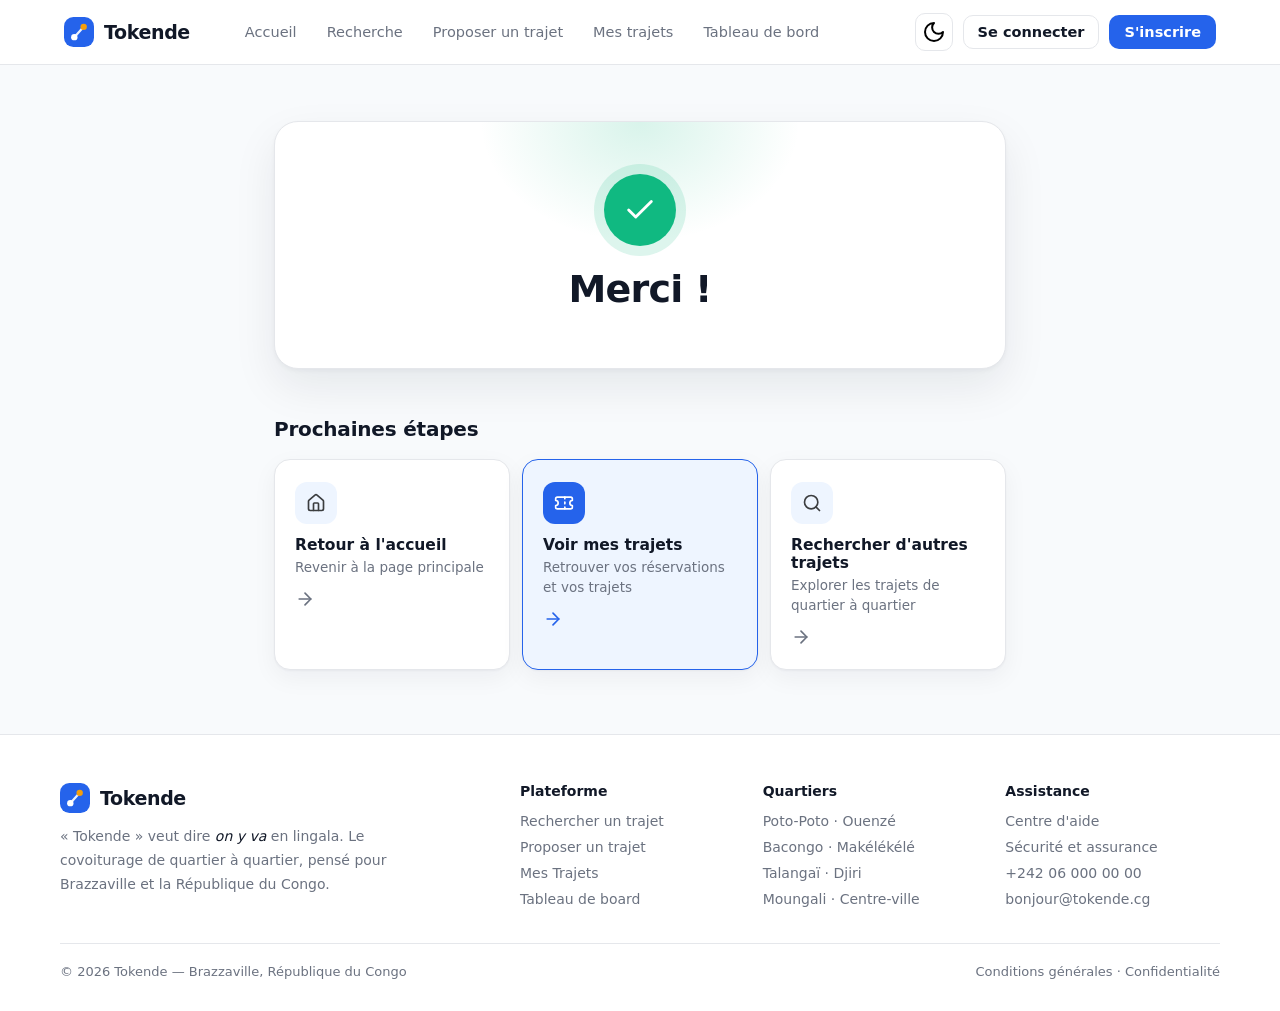
==== frontend/confirmation/confirmation.html @ 5db45d9c "Merge branch 'develop' into feat/page-confirmation" ====
<!doctype html>
<html lang="fr">
  <head>
    <meta charset="UTF-8" />
    <meta name="viewport" content="width=device-width, initial-scale=1.0" />
    <title>BraCovoit — Confirmation</title>
    <link rel="stylesheet" href="confirmation.css" />
    <link rel="stylesheet" href="../layout.css" />
  </head>
  <body id="page-confirmation">
    <!-- NAVIGATION — TODO (Dev FS6) -->
    <header class="site-header">
      <div class="site-header-inner">
        <a
          href="../accueil/index.html"
          class="brand"
          aria-label="Covoiturage — accueil"
        >
          <svg
            width="30"
            height="30"
            viewBox="0 0 32 32"
            fill="none"
            aria-hidden="true"
          >
            <rect width="32" height="32" rx="10" fill="#2563EB"></rect>
            <path
              d="M11 21.5 L21 10.5"
              stroke="#FFFFFF"
              stroke-width="2.4"
              stroke-linecap="round"
              opacity="0.9"
            ></path>
            <circle cx="11" cy="21.5" r="3.4" fill="#FFFFFF"></circle>
            <circle cx="21" cy="10.5" r="3.4" fill="#F59E0B"></circle>
          </svg>
          <span class="brand-name">Tokende</span>
        </a>

        <nav class="nav" aria-label="Navigation principale">
          <a href="../accueil/index.html" class="nav-link" data-nav-link
            >Accueil</a
          >
          <a href="../recherche/recherche.html" class="nav-link" data-nav-link
            >Recherche</a
          >
          <a href="../proposer/proposer.html" class="nav-link" data-nav-link
            >Proposer un trajet</a
          >
          <a
            href="../mes-trajets/mes-trajets.html"
            class="nav-link"
            data-nav-link
            >Mes trajets</a
          >
          <a href="../dashboard/dashboard.html" class="nav-link" data-nav-link
            >Tableau de bord</a
          >
        </nav>

        <div class="spacer"></div>

        <button
          type="button"
          class="theme-btn"
          data-theme-toggle
          aria-label="Changer de thème"
        >
          <span aria-hidden="true">
            <img src="../images/moon.svg" alt="" />
          </span>
          <span aria-hidden="true">
            <img src="../images/sun.svg" alt="" />
          </span>
        </button>

        <!-- NE PAS MODIFIER l'id — main.js y affiche l'état de connexion -->
        <div class="header-actions" id="nav-session"></div>

        <button
          type="button"
          class="menu-btn"
          data-mobile-menu-open
          aria-haspopup="true"
          aria-expanded="false"
          aria-controls="mobile-menu"
          aria-label="Ouvrir le menu"
        >
          <img src="../images/menu.svg" alt="" />
        </button>
      </div>
    </header>

    <div class="mobile-nav" id="mobile-menu" data-mobile-menu hidden>
      <div
        class="mobile-nav-panel"
        role="dialog"
        aria-modal="true"
        aria-label="Menu"
      >
        <div class="mobile-nav-header">
          <span class="mobile-nav-title">Menu</span>
          <button
            type="button"
            class="mobile-nav-close"
            data-mobile-menu-close
            aria-label="Fermer le menu"
          >
            <img src="../images/x.svg" aria-hidden="true" alt="" />
          </button>
        </div>

        <div class="mobile-nav-inner">
          <a href="../accueil/index.html" class="mobile-nav-link" data-nav-link
            >Accueil</a
          >
          <a
            href="../recherche/recherche.html"
            class="mobile-nav-link"
            data-nav-link
            >Recherche</a
          >
          <a
            href="../proposer/proposer.html"
            class="mobile-nav-link"
            data-nav-link
            >Proposer un trajet</a
          >
          <a
            href="../mes-trajets/mes-trajets.html"
            class="mobile-nav-link"
            data-nav-link
            >Mes trajets</a
          >
          <a
            href="../dashboard/dashboard.html"
            class="mobile-nav-link"
            data-nav-link
            >Tableau de bord</a
          >
        </div>

        <!-- Contenu dupliqué depuis #nav-session par layout.js -->
        <div class="mobile-header-actions" id="nav-session-mobile"></div>

        <p class="mobile-nav-credit">Covoiturage · votre ville</p>
      </div>
    </div>

    <main class="confirmation-main">
      <!-- =====================================================================
           MESSAGE DE CONFIRMATION — TODO (Dev FS6)
           Cadre visuel de succès (icône, couleur positive). Le message exact
           est injecté par main.js à partir du paramètre d'URL.

           *** NE PAS MODIFIER l'id — main.js injecte le message ***
           ===================================================================== -->
      <section class="bloc-confirmation">
        <span class="confirmation-icone" aria-hidden="true">
          <img src="../images/check.svg" alt="" />
        </span>
        <h1>Merci !</h1>
        <p id="confirmation-message"></p>
      </section>

      <!-- PROCHAINES ÉTAPES — TODO (Dev FS6) : mettre en forme ces 3 liens
           (boutons ou cartes de navigation).
           NE PAS MODIFIER les href/id des liens. -->
      <section class="prochaines-etapes">
        <h2>Prochaines étapes</h2>

        <div class="etapes-grille">
          <a href="../accueil/index.html" class="carte-etape">
            <span class="carte-etape-icone" aria-hidden="true">
              <img src="../images/house.svg" alt="" />
            </span>
            <span class="carte-etape-texte">
              <span class="carte-etape-titre">Retour à l'accueil</span>
              <span class="carte-etape-sous">Revenir à la page principale</span>
            </span>
            <svg
              class="carte-etape-fleche"
              width="20"
              height="20"
              viewBox="0 0 24 24"
              fill="none"
              stroke="currentColor"
              stroke-width="2"
              stroke-linecap="round"
              stroke-linejoin="round"
              aria-hidden="true"
            >
              <path d="M5 12h14" />
              <path d="m12 5 7 7-7 7" />
            </svg>
          </a>

          <a
            id="lien-mes-trajets"
            href="../mes-trajets/mes-trajets.html"
            class="carte-etape carte-etape-primaire"
          >
            <span class="carte-etape-icone" aria-hidden="true">
              <img src="../images/ticket.svg" alt="" />
            </span>
            <span class="carte-etape-texte">
              <span class="carte-etape-titre">Voir mes trajets</span>
              <span class="carte-etape-sous"
                >Retrouver vos réservations et vos trajets</span
              >
            </span>
            <svg
              class="carte-etape-fleche"
              width="20"
              height="20"
              viewBox="0 0 24 24"
              fill="none"
              stroke="currentColor"
              stroke-width="2"
              stroke-linecap="round"
              stroke-linejoin="round"
              aria-hidden="true"
            >
              <path d="M5 12h14" />
              <path d="m12 5 7 7-7 7" />
            </svg>
          </a>

          <a href="../recherche/recherche.html" class="carte-etape">
            <span class="carte-etape-icone" aria-hidden="true">
              <img src="../images/search.svg" alt="" />
            </span>
            <span class="carte-etape-texte">
              <span class="carte-etape-titre">Rechercher d'autres trajets</span>
              <span class="carte-etape-sous"
                >Explorer les trajets de quartier à quartier</span
              >
            </span>
            <svg
              class="carte-etape-fleche"
              width="20"
              height="20"
              viewBox="0 0 24 24"
              fill="none"
              stroke="currentColor"
              stroke-width="2"
              stroke-linecap="round"
              stroke-linejoin="round"
              aria-hidden="true"
            >
              <path d="M5 12h14" />
              <path d="m12 5 7 7-7 7" />
            </svg>
          </a>
        </div>
      </section>
    </main>

    <footer class="site-footer">
      <div class="footer-inner">
        <div class="footer-top">
          <div class="footer-brand">
            <a
              href="../accueil/index.html"
              class="brand"
              aria-label="Covoiturage — accueil"
            >
              <svg
                width="30"
                height="30"
                viewBox="0 0 32 32"
                fill="none"
                aria-hidden="true"
              >
                <rect width="32" height="32" rx="10" fill="#2563EB"></rect>
                <path
                  d="M11 21.5 L21 10.5"
                  stroke="#FFFFFF"
                  stroke-width="2.4"
                  stroke-linecap="round"
                  opacity="0.9"
                ></path>
                <circle cx="11" cy="21.5" r="3.4" fill="#FFFFFF"></circle>
                <circle cx="21" cy="10.5" r="3.4" fill="#F59E0B"></circle>
              </svg>
              <span class="brand-name">Tokende</span>
            </a>
            <p class="footer-desc">
              « Tokende » veut dire <em>on y va</em> en lingala. Le covoiturage
              de quartier à quartier, pensé pour Brazzaville et la République du
              Congo.
            </p>
          </div>

          <div class="footer-columns">
            <div class="footer-col">
              <h3 class="footer-heading">Plateforme</h3>
              <ul>
                <li>
                  <a href="../recherche/recherche.html">Rechercher un trajet</a>
                </li>
                <li>
                  <a href="../proposer/proposer.html">Proposer un trajet</a>
                </li>
                <li>
                  <a href="../mes-trajets/mes-trajets.html">Mes Trajets</a>
                </li>
                <li>
                  <a href="../dashboard/dashboard.html">Tableau de board</a>
                </li>
              </ul>
            </div>
            <div class="footer-col">
              <h3 class="footer-heading">Quartiers</h3>
              <ul>
                <li>Poto-Poto · Ouenzé</li>
                <li>Bacongo · Makélékélé</li>
                <li>Talangaï · Djiri</li>
                <li>Moungali · Centre-ville</li>
              </ul>
            </div>
            <div class="footer-col">
              <h3 class="footer-heading">Assistance</h3>
              <ul>
                <li><a href="#">Centre d'aide</a></li>
                <li><a href="#">Sécurité et assurance</a></li>
                <li><a href="tel:+242060000000">+242 06 000 00 00</a></li>
                <li>
                  <a href="mailto:bonjour@tokende.cg">bonjour@tokende.cg</a>
                </li>
              </ul>
            </div>
          </div>
        </div>

        <div class="footer-bottom">
          <p>© 2026 Tokende — Brazzaville, République du Congo</p>
          <p class="footer-legal">
            <a href="#">Conditions générales</a> ·
            <a href="#">Confidentialité</a>
          </p>
        </div>
      </div>
    </footer>

    <script src="../layout.js"></script>
    <script src="../functions.js"></script>
    <script src="../main.js"></script>
  </body>
</html>
---- frontend/confirmation/confirmation.css ----
/* ── Page de confirmation ───────────────────────────────────────────────── */
.confirmation-main {
  max-width: 780px;
  margin: 0 auto;
  padding: 56px 24px 24px;
}

/* ── Cadre de succès ────────────────────────────────────────────────────── */
.bloc-confirmation {
  position: relative;
  overflow: hidden;
  text-align: center;
  background: var(--color-surface);
  border: 1px solid var(--color-border);
  border-radius: 24px;
  padding: 52px 28px 44px;
  box-shadow: var(--shadow-lg);
}

/* Halo vert diffus derrière l'icône */
.bloc-confirmation::after {
  content: "";
  position: absolute;
  top: -120px;
  left: 50%;
  width: 320px;
  height: 240px;
  transform: translateX(-50%);
  background: radial-gradient(
    closest-side,
    rgba(16, 185, 129, 0.16),
    transparent
  );
  pointer-events: none;
}

/* Le contenu passe au-dessus du halo décoratif */
.bloc-confirmation > * {
  position: relative;
  z-index: 1;
}

.confirmation-icone {
  display: inline-flex;
  align-items: center;
  justify-content: center;
  width: 72px;
  height: 72px;
  border-radius: 50%;
  background: var(--color-success);
  box-shadow: 0 0 0 10px rgba(16, 185, 129, 0.14);
  margin-bottom: 22px;
  animation: confirmation-pop 0.4s cubic-bezier(0.34, 1.56, 0.64, 1) both;
}
.confirmation-icone img {
  width: 34px;
  height: 34px;
  filter: brightness(0) invert(1);
}

.bloc-confirmation h1 {
  font-size: clamp(28px, 4.5vw, 38px);
  font-weight: 800;
  letter-spacing: -0.02em;
  line-height: 1.15;
  color: var(--color-text);
  margin: 0 0 12px;
}

/* Message injecté par main.js (?msg=) */
#confirmation-message {
  max-width: 460px;
  margin: 0 auto;
  font-size: 16px;
  line-height: 1.7;
  color: var(--color-text-muted);
}
#confirmation-message:empty {
  display: none;
}

/* ── Prochaines étapes ──────────────────────────────────────────────────── */
.prochaines-etapes {
  margin-top: 48px;
}
.prochaines-etapes h2 {
  font-size: 20px;
  font-weight: 700;
  letter-spacing: -0.01em;
  color: var(--color-text);
  margin: 0 0 18px;
}

.etapes-grille {
  display: flex;
  flex-direction: column;
  gap: 12px;
}

.carte-etape {
  display: flex;
  align-items: center;
  gap: 14px;
  padding: 18px;
  border: 1px solid var(--color-border);
  border-radius: 16px;
  background: var(--color-surface);
  box-shadow: var(--shadow-sm);
  color: var(--color-text);
  transition:
    border-color 0.15s,
    box-shadow 0.15s,
    transform 0.15s;
}
.carte-etape:hover {
  color: var(--color-text);
  border-color: var(--color-primary);
  box-shadow: var(--shadow-lg);
  transform: translateY(-2px);
}
.carte-etape:focus-visible {
  outline: 2px solid var(--color-primary);
  outline-offset: 3px;
}

.carte-etape-icone {
  flex: 0 0 auto;
  display: flex;
  align-items: center;
  justify-content: center;
  width: 42px;
  height: 42px;
  border-radius: 12px;
  background: var(--color-surface-alt);
}
.carte-etape-icone img {
  width: 20px;
  height: 20px;
  opacity: 0.75;
}
:root[data-theme="dark"] .carte-etape-icone img {
  filter: invert(1);
}

.carte-etape-texte {
  display: flex;
  flex-direction: column;
  gap: 3px;
  min-width: 0;
}
.carte-etape-titre {
  font-size: 15.5px;
  font-weight: 700;
  color: var(--color-text);
}
.carte-etape-sous {
  font-size: 13.5px;
  line-height: 1.5;
  color: var(--color-text-muted);
}

.carte-etape-fleche {
  flex: 0 0 auto;
  margin-left: auto;
  color: var(--color-text-muted);
  transition:
    transform 0.15s,
    color 0.15s;
}
.carte-etape:hover .carte-etape-fleche {
  color: var(--color-primary);
  transform: translateX(3px);
}

/* Carte mise en avant : l'étape la plus utile après une réservation */
.carte-etape-primaire {
  border-color: var(--color-primary);
  background: var(--color-surface-alt);
}
.carte-etape-primaire .carte-etape-icone {
  background: var(--color-primary);
}
.carte-etape-primaire .carte-etape-icone img {
  opacity: 1;
  filter: brightness(0) invert(1);
}
:root[data-theme="dark"] .carte-etape-primaire .carte-etape-icone img {
  filter: brightness(0) invert(1);
}
.carte-etape-primaire .carte-etape-fleche {
  color: var(--color-primary);
}

/* ── Écrans larges : les 3 étapes côte à côte ───────────────────────────── */
@media (min-width: 720px) {
  .etapes-grille {
    flex-direction: row;
  }
  .carte-etape {
    flex: 1 1 0;
    flex-direction: column;
    align-items: flex-start;
    gap: 12px;
    padding: 22px 20px;
  }
  .carte-etape-fleche {
    margin-left: 0;
  }
}

/* ── Animations ─────────────────────────────────────────────────────────── */
@keyframes confirmation-pop {
  from {
    opacity: 0;
    transform: scale(0.6);
  }
  to {
    opacity: 1;
    transform: scale(1);
  }
}

@media (prefers-reduced-motion: reduce) {
  .confirmation-icone {
    animation: none;
  }
  .carte-etape,
  .carte-etape-fleche {
    transition: none;
  }
  .carte-etape:hover {
    transform: none;
  }
  .carte-etape:hover .carte-etape-fleche {
    transform: none;
  }
}
---- frontend/layout.css ----
/* ==========================================================================
   Feuille de style commune du projet
   Chargée sur toutes les pages : variables de thème, réinitialisation,
   conteneurs de mise en page, boutons, utilitaires.
   Les styles propres à une page vivent dans un fichier <page>.css séparé.
   ========================================================================== */

/* ── Thème (clair / sombre) ────────────────────────────────────────────── */
:root {
  color-scheme: light;
  --header-height: 64px;
  --color-bg: #f8fafc;
  --color-surface: #ffffff;
  --color-surface-alt: #eef5ff;
  --color-card: #ffffff;
  --color-text: #111827;
  --color-text-muted: #6b7280;
  --color-border: #e5e7eb;
  --color-primary: #2563eb;
  --color-primary-dark: #1d4ed8;
  --color-secondary: #60a5fa;
  --color-accent: #f59e0b;
  --color-success: #10b981;
  --color-danger: #dc2626;
  --color-heading-band: #0f172a;
  --shadow-sm:
    0 1px 2px rgba(17, 24, 39, 0.04), 0 8px 24px rgba(17, 24, 39, 0.05);
  --shadow-lg:
    0 2px 4px rgba(17, 24, 39, 0.04), 0 18px 44px rgba(17, 24, 39, 0.08);
}

:root[data-theme="dark"] {
  color-scheme: dark;
  --color-bg: #0f172a;
  --color-surface: #1e293b;
  --color-surface-alt: #1b2740;
  --color-card: #273449;
  --color-text: #f8fafc;
  --color-text-muted: #cbd5e1;
  --color-border: #334155;
  --color-danger: #f87171;
  --color-heading-band: #0b1220;
  --shadow-sm: 0 1px 2px rgba(0, 0, 0, 0.3), 0 8px 24px rgba(0, 0, 0, 0.28);
  --shadow-lg: 0 2px 6px rgba(0, 0, 0, 0.35), 0 18px 44px rgba(0, 0, 0, 0.4);
}

/* ── Bouton de thème : affiche la lune en clair, le soleil en sombre ────── */
.theme-btn > span {
  display: none;
}
.theme-btn > span:first-child {
  display: block;
}
:root[data-theme="dark"] .theme-btn > span:first-child {
  display: none;
}
:root[data-theme="dark"] .theme-btn > span:last-child {
  display: block;
}

/* ── Icônes des boutons : blanches en mode sombre (SVG stroke="currentColor"
   chargés via <img>, currentColor n'hérite pas de la page — on inverse) ──── */
:root[data-theme="dark"] .theme-btn img,
:root[data-theme="dark"] .menu-btn img,
:root[data-theme="dark"] .mobile-nav-close img {
  filter: invert(1);
}

html,
body {
  height: 100%;
}

body {
  display: flex;
  flex-direction: column;
}

main {
  flex: 1 0 auto;
}

/* ── En-tête ────────────────────────────────────────────────────────────── */
.site-header {
  position: sticky;
  top: 0;
  z-index: 60;
  background: var(--color-surface);
  border-bottom: 1px solid var(--color-border);
}
.site-header-inner {
  max-width: 1200px;
  margin: 0 auto;
  padding: 11px 24px;
  height: var(--header-height);
  display: flex;
  align-items: center;
  gap: 10px;
}
.brand {
  display: flex;
  align-items: center;
  gap: 10px;
  flex: 0 0 auto;
}
.brand-name {
  font-weight: 700;
  font-size: 19px;
  letter-spacing: -0.02em;
  color: var(--color-text);
}
.spacer {
  flex: 1;
}

.nav {
  display: none;
  align-items: center;
  gap: 4px;
  padding-left: 2rem;
}
.nav-link {
  padding: 9px 13px;
  border-radius: 10px;
  font-size: 14.5px;
  font-weight: 500;
  color: var(--color-text-muted);
}
.nav-link:hover {
  color: var(--color-text);
  background: var(--color-bg);
}
.nav-link[aria-current="page"] {
  color: var(--color-primary);
  background: var(--color-bg);
}

.header-actions {
  display: none;
  align-items: center;
  gap: 8px;
}

@media (min-width: 960px) {
  .nav {
    display: flex;
  }
  .header-actions {
    display: flex;
  }
}

/* ── Bouton menu (hamburger) ────────────────────────────────────────────── */
.menu-btn {
  width: 38px;
  height: 38px;
  border-radius: 10px;
  border: 1px solid var(--color-border);
  display: flex;
  align-items: center;
  justify-content: center;
  color: var(--color-text);
}

.theme-btn {
  width: 38px;
  height: 38px;
  border-radius: 10px;
  border: 1px solid var(--color-border);
  display: flex;
  align-items: center;
  justify-content: center;
  color: var(--color-text);
}

@media (min-width: 960px) {
  .menu-btn {
    display: none;
  }
}

/* ── Panneau menu mobile ────────────────────────────────────────────────── */
.mobile-nav {
  position: fixed;
  inset: 0;
  z-index: 80;
  background: rgba(15, 23, 42, 0.4);
}
.mobile-nav-panel {
  position: absolute;
  top: 0;
  right: 0;
  bottom: 0;
  width: min(86vw, 330px);
  background: var(--color-surface);
  border-left: 1px solid var(--color-border);
  padding: 22px;
  display: flex;
  flex-direction: column;
  gap: 6px;
  animation: fade-in 0.2s ease both;
}

.mobile-nav-inner {
  display: flex;
  flex-direction: column;
  gap: 24px;
  flex: 1;
}

.mobile-header-actions {
  display: flex;
  align-items: stretch;
  gap: 10px;
  flex-direction: column;
}

.mobile-header-actions a {
  display: flex;
  width: 100%;
  justify-content: center;
}

/* ── État de session dupliqué (accueil.js → #nav-session-mobile) ───────── */
#nav-session-mobile {
  color: var(--color-text-muted);
  font-weight: 600;
  text-align: center;
}
#nav-session-mobile a,
#nav-session-mobile button {
  padding: 14px;
  border-radius: 12px;
  font-size: 15px;
  font-weight: 600;
  color: var(--color-text);
  border: 1px solid var(--color-border);
}
#nav-session-mobile a:hover,
#nav-session-mobile button:hover {
  background: var(--color-bg);
}
#nav-session-mobile a:last-of-type,
#nav-session-mobile button {
  background: var(--color-primary);
  color: #fff;
  border-color: transparent;
}
#nav-session-mobile a:last-of-type:hover,
#nav-session-mobile button:hover {
  background: var(--color-primary-dark);
}
.mobile-nav-header {
  display: flex;
  align-items: center;
  justify-content: space-between;
  margin-bottom: 14px;
}
.mobile-nav-title {
  font-weight: 700;
  font-size: 17px;
  color: var(--color-text);
}
.mobile-nav-close {
  width: 36px;
  height: 36px;
  border-radius: 10px;
  border: 1px solid var(--color-border);
  display: flex;
  align-items: center;
  justify-content: center;
  color: var(--color-text);
}
.mobile-nav-link {
  padding: 14px;
  border-radius: 12px;
  font-weight: 600;
  font-size: 15px;
  color: var(--color-text);
}
.mobile-nav-link:hover {
  background: var(--color-bg);
}
.mobile-nav-link[aria-current="page"] {
  color: var(--color-primary);
}
.mobile-nav-credit {
  font-size: 12.5px;
  color: var(--color-text-muted);
  text-align: center;
  margin-top: 10px;
}

@media (min-width: 960px) {
  .mobile-nav {
    display: none !important;
  }
}

/* ── État de session (injecté par main.js dans .header-actions) ────────── */
#nav-session {
  gap: 10px;
  font-size: 14.5px;
  color: var(--color-text-muted);
}

#nav-session a {
  padding: 8px 14px;
  border-radius: 10px;
  font-weight: 600;
  color: var(--color-text);
  border: 1px solid var(--color-border);
}
#nav-session a:hover {
  background: var(--color-bg);
}
#nav-session a:last-of-type {
  background: var(--color-primary);
  color: #fff;
  border-color: transparent;
}
#nav-session a:last-of-type:hover {
  background: var(--color-primary-dark);
}

#nav-session #btn-deconnexion {
  padding: 8px 14px;
  border-radius: 10px;
  font-weight: 600;
  color: #fff;
  background: var(--color-primary);
}
#nav-session #btn-deconnexion:hover {
  background: var(--color-primary-dark);
}

/* ── Footer ──────────────────────────────────────────────────────────────── */
.site-footer {
  border-top: 1px solid var(--color-border);
  background: var(--color-surface);
  margin-top: 40px;
}
.footer-inner {
  max-width: 1200px;
  margin: 0 auto;
  padding: 48px 20px 32px;
}

.footer-top {
  display: grid;
  grid-template-columns: 1fr;
  gap: 32px;
}
@media (min-width: 768px) {
  .footer-top {
    grid-template-columns: 1.2fr 2fr;
    gap: 40px;
  }
}

.footer-brand .brand {
  margin-bottom: 12px;
}
.footer-desc {
  font-size: 14px;
  line-height: 1.7;
  color: var(--color-text-muted);
  max-width: 340px;
  margin: 0;
}
.footer-desc em {
  font-style: italic;
  color: var(--color-text);
}

.footer-columns {
  display: grid;
  grid-template-columns: 1fr;
  gap: 28px;
}
@media (min-width: 560px) {
  .footer-columns {
    grid-template-columns: repeat(3, 1fr);
  }
}

.footer-heading {
  font-size: 14px;
  font-weight: 700;
  color: var(--color-text);
  margin: 0 0 14px;
}
.footer-col ul {
  list-style: none;
  margin: 0;
  padding: 0;
  display: flex;
  flex-direction: column;
  gap: 10px;
}
.footer-col li {
  font-size: 14px;
  color: var(--color-text-muted);
}
.footer-col a {
  color: var(--color-text-muted);
}
.footer-col a:hover {
  color: var(--color-primary);
}

.footer-bottom {
  margin-top: 36px;
  padding-top: 20px;
  border-top: 1px solid var(--color-border);
  display: flex;
  flex-direction: column;
  gap: 8px;
  font-size: 13px;
  color: var(--color-text-muted);
}
.footer-bottom p {
  margin: 0;
}
@media (min-width: 640px) {
  .footer-bottom {
    flex-direction: row;
    align-items: center;
    justify-content: space-between;
  }
}
.footer-legal a {
  color: var(--color-text-muted);
}
.footer-legal a:hover {
  color: var(--color-primary);
}

/* ── Réinitialisation & base ───────────────────────────────────────────── */
*,
*::before,
*::after {
  box-sizing: border-box;
}

[hidden] {
  display: none !important;
}

html,
body {
  margin: 0;
  padding: 0;
  background: var(--color-bg);
  color: var(--color-text);
}

body {
  font-family: "Plus Jakarta Sans", system-ui, sans-serif;
  -webkit-font-smoothing: antialiased;
  scroll-behavior: smooth;
}

input,
select,
textarea,
button {
  font-family: inherit;
}
button {
  border: none;
  background: none;
  padding: 0;
  color: inherit;
  font: inherit;
  cursor: pointer;
}

a {
  color: var(--color-primary);
  text-decoration: none;
}
a:hover {
  color: var(--color-primary-dark);
}

h1,
h2,
h3 {
  font-family:
    "Bricolage Grotesque", "Plus Jakarta Sans", system-ui, sans-serif;
  font-weight: 700;
}

img {
  max-width: 100%;
  display: block;
}

/* ── Conteneurs de mise en page partagés ───────────────────────────────── */
.container {
  max-width: 1200px;
  margin: 0 auto;
  padding: 0 24px;
}
.section {
  max-width: 1200px;
  margin: 0 auto;
  padding: 88px 24px 0;
}

/* ── Boutons ────────────────────────────────────────────────────────────── */
.btn {
  display: inline-flex;
  align-items: center;
  justify-content: center;
  gap: 9px;
  padding: 9px 20px;
  border-radius: 12px;
  font-weight: 600;
  font-size: 15px;
  transition: background 0.15s;
  border: 1px solid transparent;
}
.btn-block {
  width: 100%;
}
.btn-primary {
  background: var(--color-primary);
  color: #fff;
}
.btn-primary:hover {
  background: var(--color-primary-dark);
}
.btn-ghost {
  border-color: var(--color-border);
  color: var(--color-text);
}
.btn-ghost:hover {
  background: var(--color-bg);
}
.btn-outline {
  border-color: rgba(255, 255, 255, 0.28);
  color: #fff;
}
.btn-outline:hover {
  background: rgba(255, 255, 255, 0.08);
}
.btn-white {
  background: #fff;
  color: var(--color-heading-band);
}
.btn-white:hover {
  background: #f0f0f0;
}

@keyframes fade-in {
  from {
    opacity: 0;
  }
  to {
    opacity: 1;
  }
}
@keyframes toast-in {
  from {
    opacity: 0;
    transform: translate(-50%, 8px);
  }
  to {
    opacity: 1;
    transform: translate(-50%, 0);
  }
}

/* ── Utilitaires génériques ─────────────────────────────────────────────── */
.visually-hidden {
  position: absolute;
  width: 1px;
  height: 1px;
  padding: 0;
  margin: -1px;
  overflow: hidden;
  clip: rect(0, 0, 0, 0);
  white-space: nowrap;
  border: 0;
}
.text-muted {
  color: var(--color-text-muted);
}

/* ── Bandeau d'erreur globale (rempli par main.js) ──────────────────────── */
#erreur-globale {
  position: fixed;
  left: 50%;
  bottom: 20px;
  transform: translateX(-50%);
  z-index: 100;
  display: flex;
  align-items: center;
  gap: 10px;
  max-width: min(92vw, 420px);
  padding: 14px 18px;
  border-radius: 12px;
  background: var(--color-danger);
  color: #fff;
  font-size: 14px;
  font-weight: 600;
  line-height: 1.4;
  box-shadow: var(--shadow-lg);
  animation: toast-in 0.2s ease both;
}
#erreur-globale::before {
  content: "⚠";
  flex: 0 0 auto;
  font-size: 16px;
}
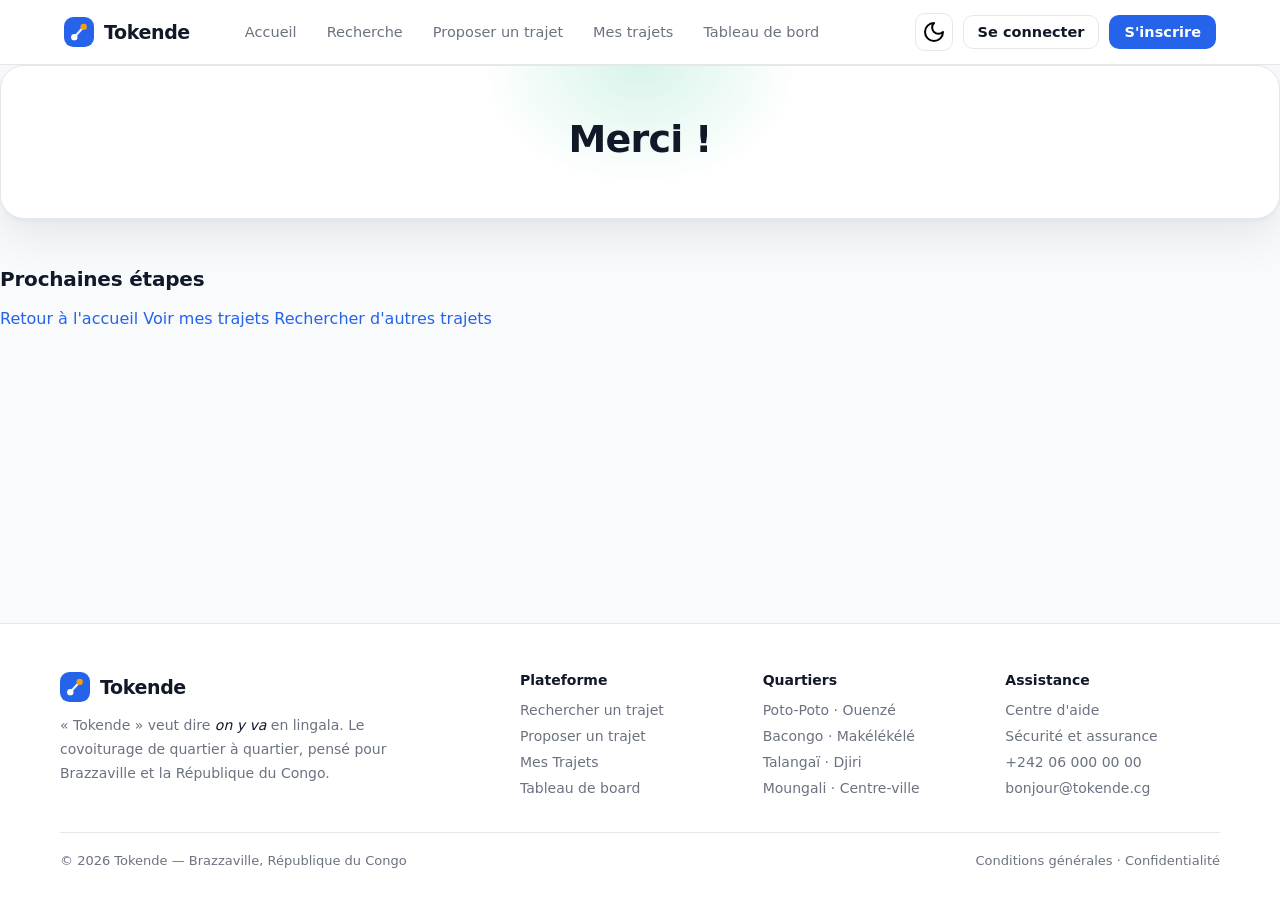
==== commit 643e2ef8: "Merge branch 'develop' into feature/mes-trajets" ====
--- a/frontend/confirmation/confirmation.html
+++ b/frontend/confirmation/confirmation.html
@@ -143,125 +143,43 @@
         <!-- Contenu dupliqué depuis #nav-session par layout.js -->
         <div class="mobile-header-actions" id="nav-session-mobile"></div>
 
-        <p class="mobile-nav-credit">Covoiturage · votre ville</p>
+        <p class="mobile-nav-credit">Tokende · covoiturage</p>
       </div>
     </div>
 
-    <main class="confirmation-main">
+    <main>
       <!-- =====================================================================
-           MESSAGE DE CONFIRMATION — TODO (Dev FS6)
-           Cadre visuel de succès (icône, couleur positive). Le message exact
-           est injecté par main.js à partir du paramètre d'URL.
-
-           *** NE PAS MODIFIER l'id — main.js injecte le message ***
-           ===================================================================== -->
+         MESSAGE DE CONFIRMATION — TODO (Dev FS6)
+         Cadre visuel de succès (icône, couleur positive). Le message exact
+         est injecté par main.js à partir du paramètre d'URL.
+
+         *** NE PAS MODIFIER l'id — main.js injecte le message ***
+         ===================================================================== -->
       <section class="bloc-confirmation">
-        <span class="confirmation-icone" aria-hidden="true">
-          <img src="../images/check.svg" alt="" />
-        </span>
         <h1>Merci !</h1>
         <p id="confirmation-message"></p>
       </section>
 
       <!-- PROCHAINES ÉTAPES — TODO (Dev FS6) : mettre en forme ces 3 liens
-           (boutons ou cartes de navigation).
-           NE PAS MODIFIER les href/id des liens. -->
+         (boutons ou cartes de navigation).
+         NE PAS MODIFIER les href/id des liens. -->
       <section class="prochaines-etapes">
         <h2>Prochaines étapes</h2>
-
-        <div class="etapes-grille">
-          <a href="../accueil/index.html" class="carte-etape">
-            <span class="carte-etape-icone" aria-hidden="true">
-              <img src="../images/house.svg" alt="" />
-            </span>
-            <span class="carte-etape-texte">
-              <span class="carte-etape-titre">Retour à l'accueil</span>
-              <span class="carte-etape-sous">Revenir à la page principale</span>
-            </span>
-            <svg
-              class="carte-etape-fleche"
-              width="20"
-              height="20"
-              viewBox="0 0 24 24"
-              fill="none"
-              stroke="currentColor"
-              stroke-width="2"
-              stroke-linecap="round"
-              stroke-linejoin="round"
-              aria-hidden="true"
-            >
-              <path d="M5 12h14" />
-              <path d="m12 5 7 7-7 7" />
-            </svg>
-          </a>
-
-          <a
-            id="lien-mes-trajets"
-            href="../mes-trajets/mes-trajets.html"
-            class="carte-etape carte-etape-primaire"
-          >
-            <span class="carte-etape-icone" aria-hidden="true">
-              <img src="../images/ticket.svg" alt="" />
-            </span>
-            <span class="carte-etape-texte">
-              <span class="carte-etape-titre">Voir mes trajets</span>
-              <span class="carte-etape-sous"
-                >Retrouver vos réservations et vos trajets</span
-              >
-            </span>
-            <svg
-              class="carte-etape-fleche"
-              width="20"
-              height="20"
-              viewBox="0 0 24 24"
-              fill="none"
-              stroke="currentColor"
-              stroke-width="2"
-              stroke-linecap="round"
-              stroke-linejoin="round"
-              aria-hidden="true"
-            >
-              <path d="M5 12h14" />
-              <path d="m12 5 7 7-7 7" />
-            </svg>
-          </a>
-
-          <a href="../recherche/recherche.html" class="carte-etape">
-            <span class="carte-etape-icone" aria-hidden="true">
-              <img src="../images/search.svg" alt="" />
-            </span>
-            <span class="carte-etape-texte">
-              <span class="carte-etape-titre">Rechercher d'autres trajets</span>
-              <span class="carte-etape-sous"
-                >Explorer les trajets de quartier à quartier</span
-              >
-            </span>
-            <svg
-              class="carte-etape-fleche"
-              width="20"
-              height="20"
-              viewBox="0 0 24 24"
-              fill="none"
-              stroke="currentColor"
-              stroke-width="2"
-              stroke-linecap="round"
-              stroke-linejoin="round"
-              aria-hidden="true"
-            >
-              <path d="M5 12h14" />
-              <path d="m12 5 7 7-7 7" />
-            </svg>
-          </a>
-        </div>
+        <a href="../accueil/index.html">Retour à l'accueil</a>
+        <a id="lien-mes-trajets" href="../mes-trajets/mes-trajets.html"
+          >Voir mes trajets</a
+        >
+        <a href="../recherche/recherche.html">Rechercher d'autres trajets</a>
       </section>
     </main>
 
+    <!-- FOOTER — TODO (Dev FS1) : liens utiles, mentions -->
     <footer class="site-footer">
       <div class="footer-inner">
         <div class="footer-top">
           <div class="footer-brand">
             <a
-              href="../accueil/index.html"
+              href="index.html"
               class="brand"
               aria-label="Covoiturage — accueil"
             >
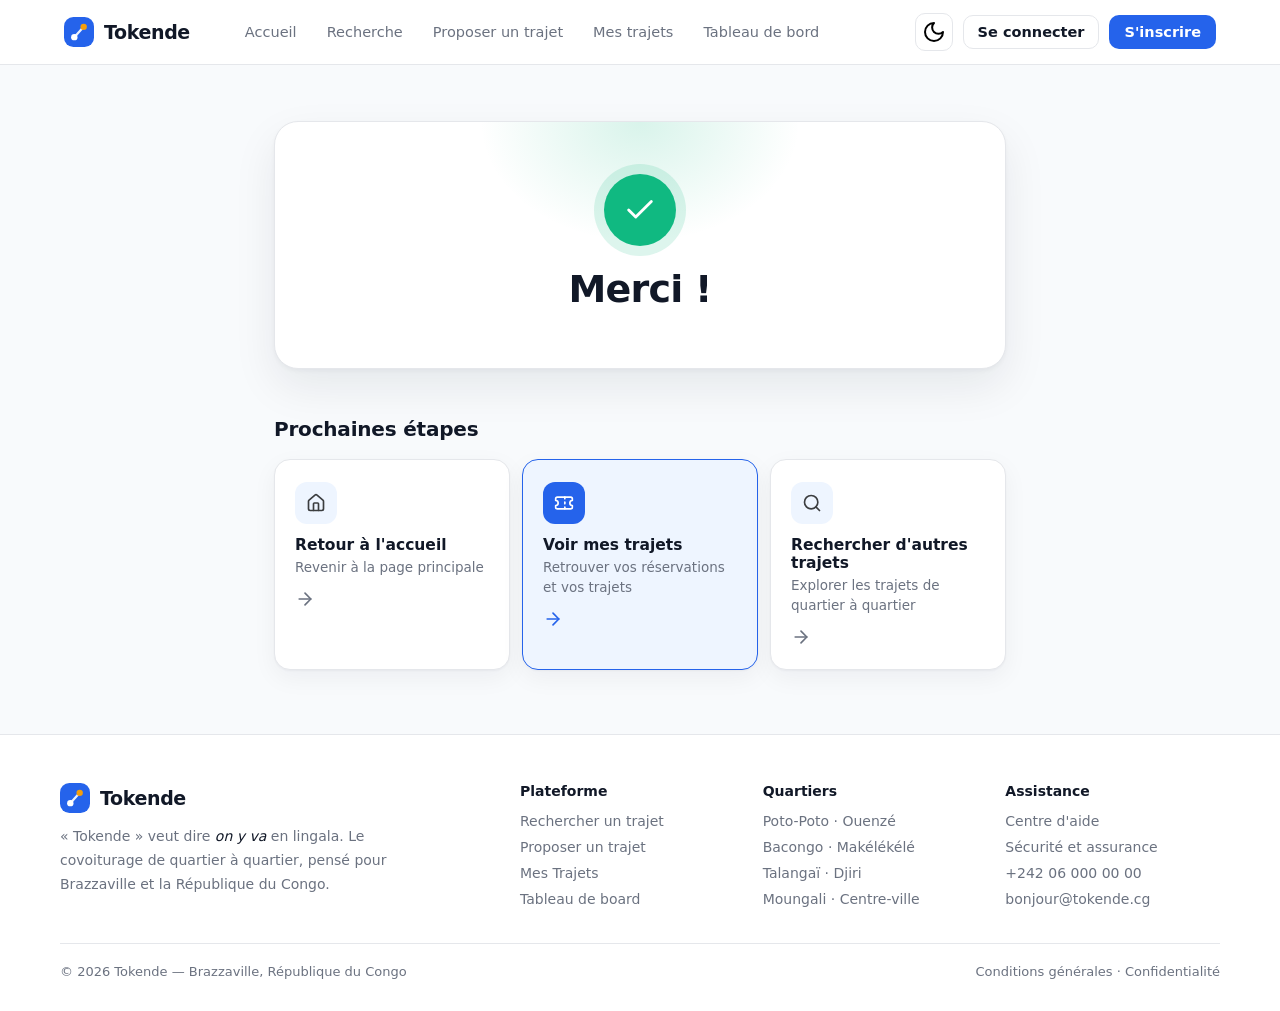
==== commit 10c919a2: "Merge pull request #31 from Christ-Moungabio/feat/page-confirmationq Feat/page confirmation" ====
--- a/frontend/confirmation/confirmation.html
+++ b/frontend/confirmation/confirmation.html
@@ -143,43 +143,125 @@
         <!-- Contenu dupliqué depuis #nav-session par layout.js -->
         <div class="mobile-header-actions" id="nav-session-mobile"></div>
 
-        <p class="mobile-nav-credit">Tokende · covoiturage</p>
+        <p class="mobile-nav-credit">Covoiturage · votre ville</p>
       </div>
     </div>
 
-    <main>
+    <main class="confirmation-main">
       <!-- =====================================================================
-         MESSAGE DE CONFIRMATION — TODO (Dev FS6)
-         Cadre visuel de succès (icône, couleur positive). Le message exact
-         est injecté par main.js à partir du paramètre d'URL.
-
-         *** NE PAS MODIFIER l'id — main.js injecte le message ***
-         ===================================================================== -->
+           MESSAGE DE CONFIRMATION — TODO (Dev FS6)
+           Cadre visuel de succès (icône, couleur positive). Le message exact
+           est injecté par main.js à partir du paramètre d'URL.
+
+           *** NE PAS MODIFIER l'id — main.js injecte le message ***
+           ===================================================================== -->
       <section class="bloc-confirmation">
+        <span class="confirmation-icone" aria-hidden="true">
+          <img src="../images/check.svg" alt="" />
+        </span>
         <h1>Merci !</h1>
         <p id="confirmation-message"></p>
       </section>
 
       <!-- PROCHAINES ÉTAPES — TODO (Dev FS6) : mettre en forme ces 3 liens
-         (boutons ou cartes de navigation).
-         NE PAS MODIFIER les href/id des liens. -->
+           (boutons ou cartes de navigation).
+           NE PAS MODIFIER les href/id des liens. -->
       <section class="prochaines-etapes">
         <h2>Prochaines étapes</h2>
-        <a href="../accueil/index.html">Retour à l'accueil</a>
-        <a id="lien-mes-trajets" href="../mes-trajets/mes-trajets.html"
-          >Voir mes trajets</a
-        >
-        <a href="../recherche/recherche.html">Rechercher d'autres trajets</a>
+
+        <div class="etapes-grille">
+          <a href="../accueil/index.html" class="carte-etape">
+            <span class="carte-etape-icone" aria-hidden="true">
+              <img src="../images/house.svg" alt="" />
+            </span>
+            <span class="carte-etape-texte">
+              <span class="carte-etape-titre">Retour à l'accueil</span>
+              <span class="carte-etape-sous">Revenir à la page principale</span>
+            </span>
+            <svg
+              class="carte-etape-fleche"
+              width="20"
+              height="20"
+              viewBox="0 0 24 24"
+              fill="none"
+              stroke="currentColor"
+              stroke-width="2"
+              stroke-linecap="round"
+              stroke-linejoin="round"
+              aria-hidden="true"
+            >
+              <path d="M5 12h14" />
+              <path d="m12 5 7 7-7 7" />
+            </svg>
+          </a>
+
+          <a
+            id="lien-mes-trajets"
+            href="../mes-trajets/mes-trajets.html"
+            class="carte-etape carte-etape-primaire"
+          >
+            <span class="carte-etape-icone" aria-hidden="true">
+              <img src="../images/ticket.svg" alt="" />
+            </span>
+            <span class="carte-etape-texte">
+              <span class="carte-etape-titre">Voir mes trajets</span>
+              <span class="carte-etape-sous"
+                >Retrouver vos réservations et vos trajets</span
+              >
+            </span>
+            <svg
+              class="carte-etape-fleche"
+              width="20"
+              height="20"
+              viewBox="0 0 24 24"
+              fill="none"
+              stroke="currentColor"
+              stroke-width="2"
+              stroke-linecap="round"
+              stroke-linejoin="round"
+              aria-hidden="true"
+            >
+              <path d="M5 12h14" />
+              <path d="m12 5 7 7-7 7" />
+            </svg>
+          </a>
+
+          <a href="../recherche/recherche.html" class="carte-etape">
+            <span class="carte-etape-icone" aria-hidden="true">
+              <img src="../images/search.svg" alt="" />
+            </span>
+            <span class="carte-etape-texte">
+              <span class="carte-etape-titre">Rechercher d'autres trajets</span>
+              <span class="carte-etape-sous"
+                >Explorer les trajets de quartier à quartier</span
+              >
+            </span>
+            <svg
+              class="carte-etape-fleche"
+              width="20"
+              height="20"
+              viewBox="0 0 24 24"
+              fill="none"
+              stroke="currentColor"
+              stroke-width="2"
+              stroke-linecap="round"
+              stroke-linejoin="round"
+              aria-hidden="true"
+            >
+              <path d="M5 12h14" />
+              <path d="m12 5 7 7-7 7" />
+            </svg>
+          </a>
+        </div>
       </section>
     </main>
 
-    <!-- FOOTER — TODO (Dev FS1) : liens utiles, mentions -->
     <footer class="site-footer">
       <div class="footer-inner">
         <div class="footer-top">
           <div class="footer-brand">
             <a
-              href="index.html"
+              href="../accueil/index.html"
               class="brand"
               aria-label="Covoiturage — accueil"
             >
